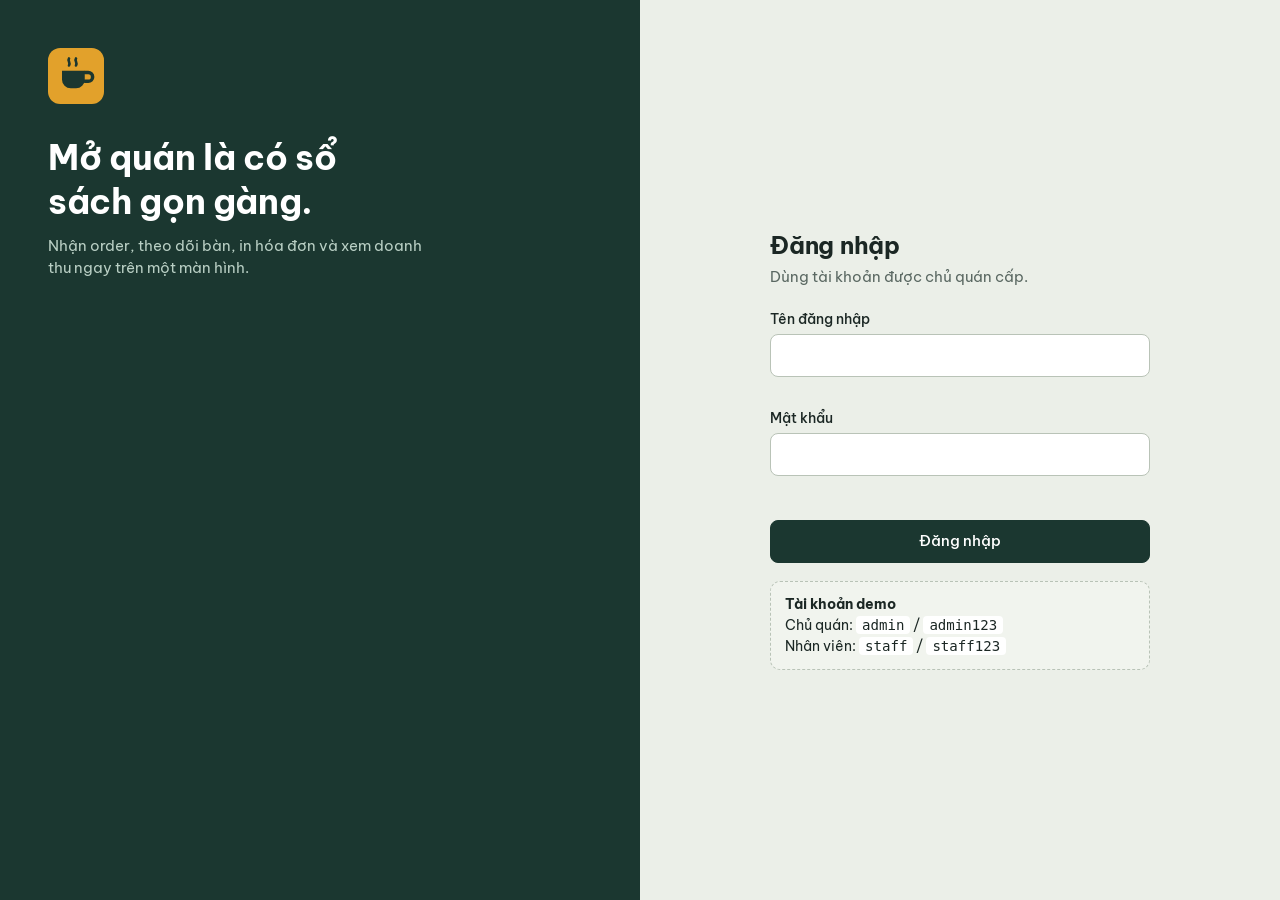
==== coffee-management/index.html @ 9cf49951 "Add files via upload" ====
<!DOCTYPE html>
<html lang="vi">
<head>
  <meta charset="UTF-8">
  <meta name="viewport" content="width=device-width, initial-scale=1">
  <title>Tổng quan – Góc Phố Coffee</title>
  <link rel="icon" href="images/logo.svg" type="image/svg+xml">
  <link rel="preconnect" href="https://fonts.googleapis.com">
  <link rel="preconnect" href="https://fonts.gstatic.com" crossorigin>
  <link href="https://fonts.googleapis.com/css2?family=Be+Vietnam+Pro:wght@400;500;600;700&display=swap" rel="stylesheet">
  <link rel="stylesheet" href="css/style.css">
</head>
<body data-base="" data-page="dashboard">
  <div class="app">
    <aside class="sidebar" id="sidebar"></aside>
    <div class="main">
      <header class="topbar">
        <button type="button" class="menu-btn" id="menuBtn" aria-label="Mở menu">☰</button>
        <h1>Tổng quan</h1>
        <div class="userbox" id="userBox"></div>
      </header>
      <main class="content">
        <div class="page-head">
          <p class="lead" id="today"></p>
          <a class="btn btn-accent" href="pages/orders.html">Tạo order mới</a>
        </div>

        <dl class="ledger">
          <div><dt>Doanh thu hôm nay</dt><dd id="stRevenue">0 đ</dd></div>
          <div><dt>Order hôm nay</dt><dd id="stOrders">0</dd></div>
          <div><dt>Bàn đang phục vụ</dt><dd id="stTables">0/0</dd></div>
          <div><dt>Bán chạy hôm nay</dt><dd class="small" id="stTop">–</dd></div>
        </dl>

        <div class="dash-grid">
          <div class="stack">
            <section class="panel">
              <h2>Tình trạng bàn</h2>
              <div class="mini-tables" id="miniTables"></div>
              <div class="legend"><span>Xanh: trống</span><span>Vàng: có khách</span><span>Xanh dương: đặt trước</span></div>
            </section>
            <section class="panel">
              <h2>Order đang mở</h2>
              <ul class="list" id="openOrders"></ul>
            </section>
          </div>
          <section class="panel">
            <h2>Hóa đơn gần đây</h2>
            <ul class="list" id="recentInvoices"></ul>
            <p style="margin-top:12px"><a href="pages/invoices.html">Xem tất cả hóa đơn</a></p>
          </section>
        </div>
      </main>
    </div>
  </div>
  <script src="js/common.js"></script>
  <script src="js/dashboard.js"></script>
</body>
</html>
---- coffee-management/css/style.css ----
/* ===== Góc Phố Coffee – giao diện quản lý ===== */
:root{
  --bg:#EBEFE8; --surface:#FBFCF9; --ink:#1B2724; --muted:#5A6862; --line:#D3DACF;
  --pine:#1B3730; --pine-2:#28493F; --pine-ink:#DCE8E1;
  --accent:#E2A12B; --accent-strong:#C98712; --accent-ink:#2E2000;
  --ok:#2D7A58; --ok-bg:#DDEEE4;
  --busy:#9A6208; --busy-bg:#FBEBC8;
  --resv:#3F6592; --resv-bg:#DCE7F4;
  --danger:#B2402F; --danger-bg:#F6DDD8;
  --font:'Be Vietnam Pro',system-ui,-apple-system,'Segoe UI',Roboto,sans-serif;
  --sidebar:236px;
}
*{box-sizing:border-box}
html{-webkit-text-size-adjust:100%}
body{margin:0;font-family:var(--font);font-size:15px;line-height:1.5;color:var(--ink);background:var(--bg)}
h1,h2,h3{margin:0;letter-spacing:-.01em;line-height:1.25}
h1{font-size:1.5rem} h2{font-size:1.125rem} h3{font-size:1rem}
p{margin:0}
a{color:inherit}
img,svg{max-width:100%}
button,input,select,textarea{font:inherit;color:inherit}
:focus-visible{outline:3px solid var(--accent);outline-offset:2px}
.sr-only{position:absolute;width:1px;height:1px;overflow:hidden;clip:rect(0 0 0 0);white-space:nowrap}
.muted{color:var(--muted)}
.right{text-align:right}
body[data-role="staff"] .owner-only{display:none!important}

/* ----- Khung trang ----- */
.app{display:grid;grid-template-columns:var(--sidebar) minmax(0,1fr);min-height:100vh}
.sidebar{background:var(--pine);color:var(--pine-ink);display:flex;flex-direction:column;padding:20px 14px;position:sticky;top:0;height:100vh}
.brand{display:flex;align-items:center;gap:10px;padding:4px 8px 22px;text-decoration:none}
.brand img{width:36px;height:36px}
.brand strong{display:block;color:#fff;font-size:1rem;line-height:1.2}
.brand span{font-size:.78rem;color:#9FB8AD}
.nav{display:flex;flex-direction:column;gap:2px}
.nav a{display:flex;align-items:center;gap:12px;padding:10px 12px;border-radius:8px;text-decoration:none;color:var(--pine-ink)}
.nav a:hover{background:var(--pine-2)}
.nav a[aria-current="page"]{background:var(--accent);color:var(--accent-ink);font-weight:600}
.nav svg,.sidebar .logout svg{width:20px;height:20px;fill:none;stroke:currentColor;stroke-width:1.8;stroke-linecap:round;stroke-linejoin:round;flex:none}
.sidebar .logout{margin-top:auto;background:none;border:0;display:flex;gap:12px;align-items:center;padding:10px 12px;border-radius:8px;color:#BCD0C6;cursor:pointer;text-align:left}
.sidebar .logout:hover{background:var(--pine-2);color:#fff}
.main{min-width:0}
.topbar{display:flex;align-items:center;gap:12px;padding:14px 28px;border-bottom:1px solid var(--line);background:var(--surface);position:sticky;top:0;z-index:5}
.topbar h1{flex:1;font-size:1.25rem}
.menu-btn{display:none;background:none;border:1px solid var(--line);border-radius:8px;width:40px;height:40px;cursor:pointer;font-size:1.2rem}
.userbox{display:flex;align-items:center;gap:10px;font-size:.9rem}
.userbox .avatar{width:34px;height:34px;border-radius:50%;background:var(--pine);color:#fff;display:grid;place-items:center;font-weight:600;font-size:.85rem}
.userbox small{display:block;color:var(--muted);line-height:1.2}
.content{padding:24px 28px 48px;max-width:1280px}
.page-head{display:flex;flex-wrap:wrap;align-items:center;gap:12px;margin-bottom:18px}
.page-head .lead{flex:1;min-width:220px;color:var(--muted)}
.toolbar{display:flex;flex-wrap:wrap;gap:10px;align-items:center;margin-bottom:14px}
.toolbar .grow{flex:1}

/* ----- Nút & form ----- */
.btn{display:inline-flex;align-items:center;justify-content:center;gap:8px;border:1px solid var(--line);background:var(--surface);padding:9px 16px;border-radius:8px;cursor:pointer;text-decoration:none;font-weight:500;min-height:40px}
.btn:hover{border-color:#9FAE9F}
.btn-primary{background:var(--pine);border-color:var(--pine);color:#fff}
.btn-primary:hover{background:var(--pine-2);border-color:var(--pine-2)}
.btn-accent{background:var(--accent);border-color:var(--accent);color:var(--accent-ink);font-weight:600}
.btn-accent:hover{background:var(--accent-strong);border-color:var(--accent-strong)}
.btn-danger{color:var(--danger);border-color:#E0B9B2}
.btn-danger:hover{background:var(--danger-bg);border-color:var(--danger)}
.btn-sm{padding:5px 10px;min-height:32px;font-size:.85rem;border-radius:6px}
.btn[disabled]{opacity:.5;cursor:not-allowed}
.field{display:flex;flex-direction:column;gap:4px;margin-bottom:14px}
.field label{font-weight:500;font-size:.9rem}
input[type=text],input[type=password],input[type=number],input[type=tel],input[type=date],select,textarea{width:100%;padding:9px 12px;border:1px solid #B9C3B7;border-radius:8px;background:#fff;min-height:40px}
textarea{resize:vertical;min-height:70px}
input[aria-invalid="true"],select[aria-invalid="true"]{border-color:var(--danger);background:#FFF8F6}
.err{color:var(--danger);font-size:.82rem;min-height:1em}
.search{max-width:280px}
.form-row{display:grid;grid-template-columns:1fr 1fr;gap:12px}

/* ----- Bảng & panel ----- */
.panel{background:var(--surface);border:1px solid var(--line);border-radius:14px;padding:18px 20px}
.panel > h2{margin-bottom:12px}
.table-wrap{overflow-x:auto;background:var(--surface);border:1px solid var(--line);border-radius:12px}
table.data{width:100%;border-collapse:collapse;min-width:560px}
table.data th{font-weight:600;text-align:left;font-size:.85rem;color:var(--muted);padding:11px 14px;border-bottom:1px solid var(--line);background:#F3F6F0}
table.data td{padding:11px 14px;border-bottom:1px solid #E5EAE1;vertical-align:middle}
table.data tr:last-child td{border-bottom:0}
table.data tbody tr:hover{background:#F6F9F3}
table.data th.right,table.data td.right{text-align:right}
.actions{display:flex;gap:6px;justify-content:flex-end}
.empty{padding:28px;text-align:center;color:var(--muted)}
.badge{display:inline-block;padding:2px 10px;border-radius:999px;font-size:.8rem;font-weight:500;background:#E6EBE3}
.badge.ok{background:var(--ok-bg);color:var(--ok)}
.badge.busy{background:var(--busy-bg);color:var(--busy)}
.badge.resv{background:var(--resv-bg);color:var(--resv)}
.badge.off{background:#ECE8E4;color:#6B5F57}
.chips{display:flex;flex-wrap:wrap;gap:8px}
.chip{border:1px solid var(--line);background:var(--surface);border-radius:999px;padding:6px 14px;cursor:pointer;font-size:.9rem}
.chip[aria-pressed="true"]{background:var(--pine);border-color:var(--pine);color:#fff}

/* ----- Dashboard ----- */
.ledger{display:grid;grid-template-columns:repeat(4,1fr);background:var(--surface);border:1px solid var(--line);border-radius:14px;margin:0 0 20px}
.ledger > div{padding:18px 22px;border-right:1px solid var(--line)}
.ledger > div:last-child{border-right:0}
.ledger dt{color:var(--muted);font-size:.88rem}
.ledger dd{margin:4px 0 0;font-size:1.6rem;font-weight:700;letter-spacing:-.02em}
.ledger dd.small{font-size:1.1rem;padding-top:6px}
.dash-grid{display:grid;grid-template-columns:minmax(0,1.1fr) minmax(0,1fr);gap:20px}
.stack{display:flex;flex-direction:column;gap:20px}
.mini-tables{display:grid;grid-template-columns:repeat(auto-fill,minmax(74px,1fr));gap:8px}
.mini-tables div{border-radius:8px;padding:8px 6px;text-align:center;font-weight:600;font-size:.9rem}
.mini-tables .free{background:var(--ok-bg);color:var(--ok)}
.mini-tables .busy{background:var(--busy-bg);color:var(--busy)}
.mini-tables .reserved{background:var(--resv-bg);color:var(--resv)}
.legend{display:flex;gap:16px;margin-top:12px;font-size:.85rem;color:var(--muted);flex-wrap:wrap}
.list{list-style:none;margin:0;padding:0}
.list li{display:flex;justify-content:space-between;gap:12px;padding:10px 0;border-bottom:1px solid #E5EAE1}
.list li:last-child{border-bottom:0}

/* ----- Sơ đồ bàn ----- */
.floor{display:grid;grid-template-columns:repeat(auto-fill,minmax(190px,1fr));gap:16px}
.tile{background:var(--surface);border:2px solid var(--line);border-radius:16px;padding:16px;display:flex;flex-direction:column;gap:10px}
.tile.free{border-color:#A9D3BC}
.tile.busy{border-color:#E7C27A;background:#FFFBF1}
.tile.reserved{border-color:#A9C2E0}
.tile header{display:flex;justify-content:space-between;align-items:baseline}
.tile h3{font-size:1.4rem}
.seats{display:flex;gap:5px;flex-wrap:wrap}
.seats i{width:11px;height:11px;border-radius:50%;background:#B9C3B7;display:block}
.tile.busy .seats i{background:var(--accent)}
.tile.free .seats i{background:#7DBB9A}
.tile.reserved .seats i{background:#7FA0CB}
.tile .sum{font-weight:600;min-height:1.5em}
.tile select{min-height:36px;padding:5px 8px}

/* ----- Order ----- */
.order-layout{display:grid;grid-template-columns:minmax(0,1.25fr) minmax(320px,1fr);gap:20px;align-items:start}
.menu-pick{display:grid;grid-template-columns:repeat(auto-fill,minmax(170px,1fr));gap:10px;margin-top:14px}
.pick{display:flex;flex-direction:column;gap:2px;text-align:left;padding:12px;border:1px solid var(--line);border-radius:10px;background:#fff;cursor:pointer}
.pick:hover{border-color:var(--pine)}
.pick[disabled]{opacity:.45;cursor:not-allowed}
.pick b{font-weight:600}
.pick span{color:var(--muted);font-size:.88rem}
.cart-line{display:grid;grid-template-columns:1fr auto auto;gap:10px;align-items:center;padding:9px 0;border-bottom:1px solid #E5EAE1}
.qty{display:flex;align-items:center;gap:4px}
.qty button{width:30px;height:30px;border-radius:6px;border:1px solid var(--line);background:#fff;cursor:pointer;font-size:1rem}
.qty output{min-width:26px;text-align:center;font-weight:600}
.total-row{display:flex;justify-content:space-between;font-size:1.2rem;font-weight:700;padding:14px 0 6px}
.cart-actions{display:grid;grid-template-columns:1fr 1fr;gap:10px;margin-top:10px}
.cart-actions .full{grid-column:1/-1}
.open-orders{display:flex;flex-direction:column;gap:8px}
.open-orders button{display:flex;justify-content:space-between;gap:10px;padding:10px 12px;border:1px solid var(--line);border-radius:10px;background:#fff;cursor:pointer;text-align:left}
.open-orders button[aria-pressed="true"]{border-color:var(--pine);background:#EEF4EF}

/* ----- Doanh thu ----- */
.chart{width:100%;height:auto;display:block}
.chart text{font-family:var(--font);font-size:11px;fill:var(--muted)}
.chart .bar{fill:var(--pine)}
.chart .bar.top{fill:var(--accent)}
.chart .gridline{stroke:#E1E7DD;stroke-width:1}
.two-col{display:grid;grid-template-columns:1fr 1fr;gap:20px;margin-top:20px}

/* ----- Hộp thoại, toast ----- */
dialog{border:0;border-radius:16px;padding:0;width:min(520px,92vw);box-shadow:0 20px 60px rgba(10,25,20,.35)}
dialog::backdrop{background:rgba(15,30,25,.5)}
dialog form,dialog .dlg-body{padding:22px}
dialog h2{margin-bottom:16px}
.dlg-actions{display:flex;justify-content:flex-end;gap:10px;margin-top:8px}
.toast-wrap{position:fixed;right:20px;bottom:20px;display:flex;flex-direction:column;gap:8px;z-index:50}
.toast{background:var(--pine);color:#fff;padding:12px 16px;border-radius:10px;max-width:340px;animation:pop .2s ease-out}
.toast.error{background:var(--danger)}
@keyframes pop{from{transform:translateY(8px);opacity:0}to{transform:none;opacity:1}}
.switch{position:relative;width:42px;height:24px;display:inline-block}
.switch input{opacity:0;width:100%;height:100%;position:absolute;margin:0;cursor:pointer;z-index:1}
.switch span{position:absolute;inset:0;background:#B9C3B7;border-radius:999px;transition:background .15s;pointer-events:none}
.switch span::after{content:"";position:absolute;left:3px;top:3px;width:18px;height:18px;border-radius:50%;background:#fff;transition:transform .15s}
.switch input:checked + span{background:var(--ok)}
.switch input:checked + span::after{transform:translateX(18px)}
.switch input:focus-visible + span{outline:3px solid var(--accent);outline-offset:2px}
.invoice-lines{width:100%;border-collapse:collapse;margin:12px 0}
.invoice-lines td,.invoice-lines th{padding:6px 0;text-align:left;border-bottom:1px dashed #C8D0C4}
.invoice-lines td:last-child,.invoice-lines th:last-child{text-align:right}

/* ----- Đăng nhập ----- */
.login{display:grid;grid-template-columns:1fr 1fr;min-height:100vh}
.login-side{background:var(--pine);color:var(--pine-ink);padding:48px;display:flex;flex-direction:column;justify-content:space-between}
.login-side img{width:56px;height:56px}
.login-side h1{color:#fff;font-size:2.2rem;margin:24px 0 12px;max-width:14ch}
.login-side p{max-width:38ch;color:#B9CFC4}
.login-form{display:grid;place-items:center;padding:32px}
.login-form form{width:min(380px,100%)}
.login-form h2{font-size:1.5rem;margin-bottom:6px}
.demo-box{margin-top:18px;padding:12px 14px;border-radius:10px;background:#F1F4EE;border:1px dashed #B9C3B7;font-size:.88rem}
.demo-box code{background:#fff;padding:1px 6px;border-radius:4px}

/* ----- Responsive ----- */
@media (max-width:1000px){
  .ledger{grid-template-columns:1fr 1fr}
  .ledger > div:nth-child(2){border-right:0}
  .ledger > div:nth-child(-n+2){border-bottom:1px solid var(--line)}
  .dash-grid,.order-layout,.two-col{grid-template-columns:1fr}
}
@media (max-width:860px){
  .app{grid-template-columns:1fr}
  .sidebar{position:fixed;inset:0 auto 0 0;width:260px;z-index:20;transform:translateX(-100%);transition:transform .2s}
  .sidebar.open{transform:none}
  .menu-btn{display:block}
  .topbar,.content{padding-left:16px;padding-right:16px}
  .userbox div:last-child{display:none}
  .login{grid-template-columns:1fr}
  .login-side{padding:28px}
  .login-side h1{font-size:1.6rem}
}
@media (max-width:520px){
  .form-row{grid-template-columns:1fr}
  .ledger dd{font-size:1.3rem}
}
@media (prefers-reduced-motion:reduce){
  *{animation:none!important;transition:none!important}
}
@media print{
  body *{visibility:hidden}
  #invDialog,#invDialog *{visibility:visible}
  #invDialog{position:absolute;inset:0;width:100%;box-shadow:none}
  #invDialog .dlg-actions{display:none}
}
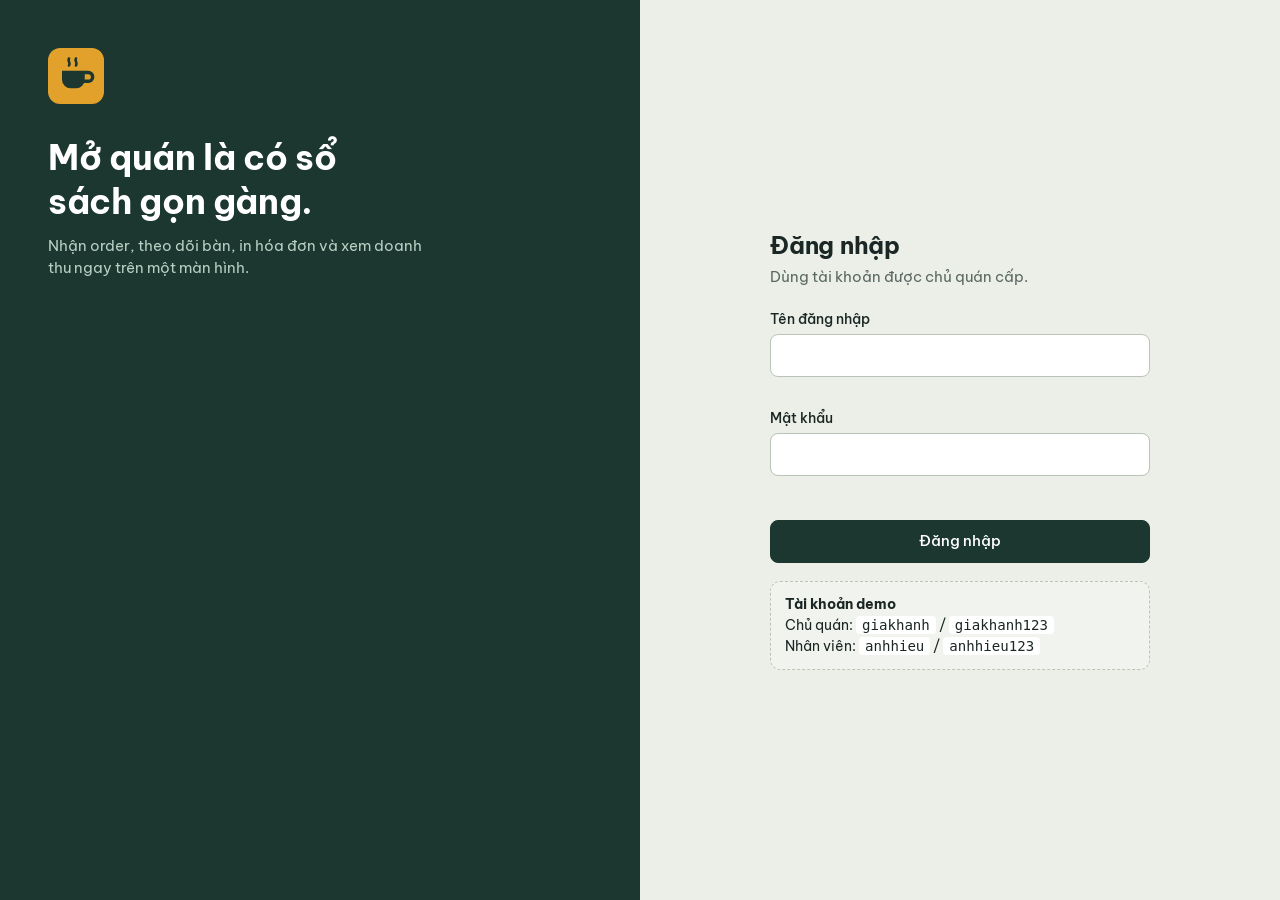
==== commit 2b8a0132: "hieu sua index.html" ====
--- a/coffee-management/index.html
+++ b/coffee-management/index.html
@@ -3,7 +3,7 @@
 <head>
   <meta charset="UTF-8">
   <meta name="viewport" content="width=device-width, initial-scale=1">
-  <title>Tổng quan – Góc Phố Coffee</title>
+  <title>Góc Phố Coffee</title>
   <link rel="icon" href="images/logo.svg" type="image/svg+xml">
   <link rel="preconnect" href="https://fonts.googleapis.com">
   <link rel="preconnect" href="https://fonts.gstatic.com" crossorigin>
@@ -15,6 +15,7 @@
     <aside class="sidebar" id="sidebar"></aside>
     <div class="main">
       <header class="topbar">
+        <dis class="topbar-left">
         <button type="button" class="menu-btn" id="menuBtn" aria-label="Mở menu">☰</button>
         <h1>Tổng quan</h1>
         <div class="userbox" id="userBox"></div>
--- a/coffee-management/css/style.css
+++ b/coffee-management/css/style.css
@@ -1,221 +1,1276 @@
 /* ===== Góc Phố Coffee – giao diện quản lý ===== */
-:root{
-  --bg:#EBEFE8; --surface:#FBFCF9; --ink:#1B2724; --muted:#5A6862; --line:#D3DACF;
-  --pine:#1B3730; --pine-2:#28493F; --pine-ink:#DCE8E1;
-  --accent:#E2A12B; --accent-strong:#C98712; --accent-ink:#2E2000;
-  --ok:#2D7A58; --ok-bg:#DDEEE4;
-  --busy:#9A6208; --busy-bg:#FBEBC8;
-  --resv:#3F6592; --resv-bg:#DCE7F4;
-  --danger:#B2402F; --danger-bg:#F6DDD8;
-  --font:'Be Vietnam Pro',system-ui,-apple-system,'Segoe UI',Roboto,sans-serif;
-  --sidebar:236px;
-}
-*{box-sizing:border-box}
-html{-webkit-text-size-adjust:100%}
-body{margin:0;font-family:var(--font);font-size:15px;line-height:1.5;color:var(--ink);background:var(--bg)}
-h1,h2,h3{margin:0;letter-spacing:-.01em;line-height:1.25}
-h1{font-size:1.5rem} h2{font-size:1.125rem} h3{font-size:1rem}
-p{margin:0}
-a{color:inherit}
-img,svg{max-width:100%}
-button,input,select,textarea{font:inherit;color:inherit}
-:focus-visible{outline:3px solid var(--accent);outline-offset:2px}
-.sr-only{position:absolute;width:1px;height:1px;overflow:hidden;clip:rect(0 0 0 0);white-space:nowrap}
-.muted{color:var(--muted)}
-.right{text-align:right}
-body[data-role="staff"] .owner-only{display:none!important}
-
-/* ----- Khung trang ----- */
-.app{display:grid;grid-template-columns:var(--sidebar) minmax(0,1fr);min-height:100vh}
-.sidebar{background:var(--pine);color:var(--pine-ink);display:flex;flex-direction:column;padding:20px 14px;position:sticky;top:0;height:100vh}
-.brand{display:flex;align-items:center;gap:10px;padding:4px 8px 22px;text-decoration:none}
-.brand img{width:36px;height:36px}
-.brand strong{display:block;color:#fff;font-size:1rem;line-height:1.2}
-.brand span{font-size:.78rem;color:#9FB8AD}
-.nav{display:flex;flex-direction:column;gap:2px}
-.nav a{display:flex;align-items:center;gap:12px;padding:10px 12px;border-radius:8px;text-decoration:none;color:var(--pine-ink)}
-.nav a:hover{background:var(--pine-2)}
-.nav a[aria-current="page"]{background:var(--accent);color:var(--accent-ink);font-weight:600}
-.nav svg,.sidebar .logout svg{width:20px;height:20px;fill:none;stroke:currentColor;stroke-width:1.8;stroke-linecap:round;stroke-linejoin:round;flex:none}
-.sidebar .logout{margin-top:auto;background:none;border:0;display:flex;gap:12px;align-items:center;padding:10px 12px;border-radius:8px;color:#BCD0C6;cursor:pointer;text-align:left}
-.sidebar .logout:hover{background:var(--pine-2);color:#fff}
-.main{min-width:0}
-.topbar{display:flex;align-items:center;gap:12px;padding:14px 28px;border-bottom:1px solid var(--line);background:var(--surface);position:sticky;top:0;z-index:5}
-.topbar h1{flex:1;font-size:1.25rem}
-.menu-btn{display:none;background:none;border:1px solid var(--line);border-radius:8px;width:40px;height:40px;cursor:pointer;font-size:1.2rem}
-.userbox{display:flex;align-items:center;gap:10px;font-size:.9rem}
-.userbox .avatar{width:34px;height:34px;border-radius:50%;background:var(--pine);color:#fff;display:grid;place-items:center;font-weight:600;font-size:.85rem}
-.userbox small{display:block;color:var(--muted);line-height:1.2}
-.content{padding:24px 28px 48px;max-width:1280px}
-.page-head{display:flex;flex-wrap:wrap;align-items:center;gap:12px;margin-bottom:18px}
-.page-head .lead{flex:1;min-width:220px;color:var(--muted)}
-.toolbar{display:flex;flex-wrap:wrap;gap:10px;align-items:center;margin-bottom:14px}
-.toolbar .grow{flex:1}
-
-/* ----- Nút & form ----- */
-.btn{display:inline-flex;align-items:center;justify-content:center;gap:8px;border:1px solid var(--line);background:var(--surface);padding:9px 16px;border-radius:8px;cursor:pointer;text-decoration:none;font-weight:500;min-height:40px}
-.btn:hover{border-color:#9FAE9F}
-.btn-primary{background:var(--pine);border-color:var(--pine);color:#fff}
-.btn-primary:hover{background:var(--pine-2);border-color:var(--pine-2)}
-.btn-accent{background:var(--accent);border-color:var(--accent);color:var(--accent-ink);font-weight:600}
-.btn-accent:hover{background:var(--accent-strong);border-color:var(--accent-strong)}
-.btn-danger{color:var(--danger);border-color:#E0B9B2}
-.btn-danger:hover{background:var(--danger-bg);border-color:var(--danger)}
-.btn-sm{padding:5px 10px;min-height:32px;font-size:.85rem;border-radius:6px}
-.btn[disabled]{opacity:.5;cursor:not-allowed}
-.field{display:flex;flex-direction:column;gap:4px;margin-bottom:14px}
-.field label{font-weight:500;font-size:.9rem}
-input[type=text],input[type=password],input[type=number],input[type=tel],input[type=date],select,textarea{width:100%;padding:9px 12px;border:1px solid #B9C3B7;border-radius:8px;background:#fff;min-height:40px}
-textarea{resize:vertical;min-height:70px}
-input[aria-invalid="true"],select[aria-invalid="true"]{border-color:var(--danger);background:#FFF8F6}
-.err{color:var(--danger);font-size:.82rem;min-height:1em}
-.search{max-width:280px}
-.form-row{display:grid;grid-template-columns:1fr 1fr;gap:12px}
-
-/* ----- Bảng & panel ----- */
-.panel{background:var(--surface);border:1px solid var(--line);border-radius:14px;padding:18px 20px}
-.panel > h2{margin-bottom:12px}
-.table-wrap{overflow-x:auto;background:var(--surface);border:1px solid var(--line);border-radius:12px}
-table.data{width:100%;border-collapse:collapse;min-width:560px}
-table.data th{font-weight:600;text-align:left;font-size:.85rem;color:var(--muted);padding:11px 14px;border-bottom:1px solid var(--line);background:#F3F6F0}
-table.data td{padding:11px 14px;border-bottom:1px solid #E5EAE1;vertical-align:middle}
-table.data tr:last-child td{border-bottom:0}
-table.data tbody tr:hover{background:#F6F9F3}
-table.data th.right,table.data td.right{text-align:right}
-.actions{display:flex;gap:6px;justify-content:flex-end}
-.empty{padding:28px;text-align:center;color:var(--muted)}
-.badge{display:inline-block;padding:2px 10px;border-radius:999px;font-size:.8rem;font-weight:500;background:#E6EBE3}
-.badge.ok{background:var(--ok-bg);color:var(--ok)}
-.badge.busy{background:var(--busy-bg);color:var(--busy)}
-.badge.resv{background:var(--resv-bg);color:var(--resv)}
-.badge.off{background:#ECE8E4;color:#6B5F57}
-.chips{display:flex;flex-wrap:wrap;gap:8px}
-.chip{border:1px solid var(--line);background:var(--surface);border-radius:999px;padding:6px 14px;cursor:pointer;font-size:.9rem}
-.chip[aria-pressed="true"]{background:var(--pine);border-color:var(--pine);color:#fff}
-
-/* ----- Dashboard ----- */
-.ledger{display:grid;grid-template-columns:repeat(4,1fr);background:var(--surface);border:1px solid var(--line);border-radius:14px;margin:0 0 20px}
-.ledger > div{padding:18px 22px;border-right:1px solid var(--line)}
-.ledger > div:last-child{border-right:0}
-.ledger dt{color:var(--muted);font-size:.88rem}
-.ledger dd{margin:4px 0 0;font-size:1.6rem;font-weight:700;letter-spacing:-.02em}
-.ledger dd.small{font-size:1.1rem;padding-top:6px}
-.dash-grid{display:grid;grid-template-columns:minmax(0,1.1fr) minmax(0,1fr);gap:20px}
-.stack{display:flex;flex-direction:column;gap:20px}
-.mini-tables{display:grid;grid-template-columns:repeat(auto-fill,minmax(74px,1fr));gap:8px}
-.mini-tables div{border-radius:8px;padding:8px 6px;text-align:center;font-weight:600;font-size:.9rem}
-.mini-tables .free{background:var(--ok-bg);color:var(--ok)}
-.mini-tables .busy{background:var(--busy-bg);color:var(--busy)}
-.mini-tables .reserved{background:var(--resv-bg);color:var(--resv)}
-.legend{display:flex;gap:16px;margin-top:12px;font-size:.85rem;color:var(--muted);flex-wrap:wrap}
-.list{list-style:none;margin:0;padding:0}
-.list li{display:flex;justify-content:space-between;gap:12px;padding:10px 0;border-bottom:1px solid #E5EAE1}
-.list li:last-child{border-bottom:0}
-
-/* ----- Sơ đồ bàn ----- */
-.floor{display:grid;grid-template-columns:repeat(auto-fill,minmax(190px,1fr));gap:16px}
-.tile{background:var(--surface);border:2px solid var(--line);border-radius:16px;padding:16px;display:flex;flex-direction:column;gap:10px}
-.tile.free{border-color:#A9D3BC}
-.tile.busy{border-color:#E7C27A;background:#FFFBF1}
-.tile.reserved{border-color:#A9C2E0}
-.tile header{display:flex;justify-content:space-between;align-items:baseline}
-.tile h3{font-size:1.4rem}
-.seats{display:flex;gap:5px;flex-wrap:wrap}
-.seats i{width:11px;height:11px;border-radius:50%;background:#B9C3B7;display:block}
-.tile.busy .seats i{background:var(--accent)}
-.tile.free .seats i{background:#7DBB9A}
-.tile.reserved .seats i{background:#7FA0CB}
-.tile .sum{font-weight:600;min-height:1.5em}
-.tile select{min-height:36px;padding:5px 8px}
-
-/* ----- Order ----- */
-.order-layout{display:grid;grid-template-columns:minmax(0,1.25fr) minmax(320px,1fr);gap:20px;align-items:start}
-.menu-pick{display:grid;grid-template-columns:repeat(auto-fill,minmax(170px,1fr));gap:10px;margin-top:14px}
-.pick{display:flex;flex-direction:column;gap:2px;text-align:left;padding:12px;border:1px solid var(--line);border-radius:10px;background:#fff;cursor:pointer}
-.pick:hover{border-color:var(--pine)}
-.pick[disabled]{opacity:.45;cursor:not-allowed}
-.pick b{font-weight:600}
-.pick span{color:var(--muted);font-size:.88rem}
-.cart-line{display:grid;grid-template-columns:1fr auto auto;gap:10px;align-items:center;padding:9px 0;border-bottom:1px solid #E5EAE1}
-.qty{display:flex;align-items:center;gap:4px}
-.qty button{width:30px;height:30px;border-radius:6px;border:1px solid var(--line);background:#fff;cursor:pointer;font-size:1rem}
-.qty output{min-width:26px;text-align:center;font-weight:600}
-.total-row{display:flex;justify-content:space-between;font-size:1.2rem;font-weight:700;padding:14px 0 6px}
-.cart-actions{display:grid;grid-template-columns:1fr 1fr;gap:10px;margin-top:10px}
-.cart-actions .full{grid-column:1/-1}
-.open-orders{display:flex;flex-direction:column;gap:8px}
-.open-orders button{display:flex;justify-content:space-between;gap:10px;padding:10px 12px;border:1px solid var(--line);border-radius:10px;background:#fff;cursor:pointer;text-align:left}
-.open-orders button[aria-pressed="true"]{border-color:var(--pine);background:#EEF4EF}
-
-/* ----- Doanh thu ----- */
-.chart{width:100%;height:auto;display:block}
-.chart text{font-family:var(--font);font-size:11px;fill:var(--muted)}
-.chart .bar{fill:var(--pine)}
-.chart .bar.top{fill:var(--accent)}
-.chart .gridline{stroke:#E1E7DD;stroke-width:1}
-.two-col{display:grid;grid-template-columns:1fr 1fr;gap:20px;margin-top:20px}
-
-/* ----- Hộp thoại, toast ----- */
-dialog{border:0;border-radius:16px;padding:0;width:min(520px,92vw);box-shadow:0 20px 60px rgba(10,25,20,.35)}
-dialog::backdrop{background:rgba(15,30,25,.5)}
-dialog form,dialog .dlg-body{padding:22px}
-dialog h2{margin-bottom:16px}
-.dlg-actions{display:flex;justify-content:flex-end;gap:10px;margin-top:8px}
-.toast-wrap{position:fixed;right:20px;bottom:20px;display:flex;flex-direction:column;gap:8px;z-index:50}
-.toast{background:var(--pine);color:#fff;padding:12px 16px;border-radius:10px;max-width:340px;animation:pop .2s ease-out}
-.toast.error{background:var(--danger)}
-@keyframes pop{from{transform:translateY(8px);opacity:0}to{transform:none;opacity:1}}
-.switch{position:relative;width:42px;height:24px;display:inline-block}
-.switch input{opacity:0;width:100%;height:100%;position:absolute;margin:0;cursor:pointer;z-index:1}
-.switch span{position:absolute;inset:0;background:#B9C3B7;border-radius:999px;transition:background .15s;pointer-events:none}
-.switch span::after{content:"";position:absolute;left:3px;top:3px;width:18px;height:18px;border-radius:50%;background:#fff;transition:transform .15s}
-.switch input:checked + span{background:var(--ok)}
-.switch input:checked + span::after{transform:translateX(18px)}
-.switch input:focus-visible + span{outline:3px solid var(--accent);outline-offset:2px}
-.invoice-lines{width:100%;border-collapse:collapse;margin:12px 0}
-.invoice-lines td,.invoice-lines th{padding:6px 0;text-align:left;border-bottom:1px dashed #C8D0C4}
-.invoice-lines td:last-child,.invoice-lines th:last-child{text-align:right}
-
-/* ----- Đăng nhập ----- */
-.login{display:grid;grid-template-columns:1fr 1fr;min-height:100vh}
-.login-side{background:var(--pine);color:var(--pine-ink);padding:48px;display:flex;flex-direction:column;justify-content:space-between}
-.login-side img{width:56px;height:56px}
-.login-side h1{color:#fff;font-size:2.2rem;margin:24px 0 12px;max-width:14ch}
-.login-side p{max-width:38ch;color:#B9CFC4}
-.login-form{display:grid;place-items:center;padding:32px}
-.login-form form{width:min(380px,100%)}
-.login-form h2{font-size:1.5rem;margin-bottom:6px}
-.demo-box{margin-top:18px;padding:12px 14px;border-radius:10px;background:#F1F4EE;border:1px dashed #B9C3B7;font-size:.88rem}
-.demo-box code{background:#fff;padding:1px 6px;border-radius:4px}
-
-/* ----- Responsive ----- */
-@media (max-width:1000px){
-  .ledger{grid-template-columns:1fr 1fr}
-  .ledger > div:nth-child(2){border-right:0}
-  .ledger > div:nth-child(-n+2){border-bottom:1px solid var(--line)}
-  .dash-grid,.order-layout,.two-col{grid-template-columns:1fr}
-}
-@media (max-width:860px){
-  .app{grid-template-columns:1fr}
-  .sidebar{position:fixed;inset:0 auto 0 0;width:260px;z-index:20;transform:translateX(-100%);transition:transform .2s}
-  .sidebar.open{transform:none}
-  .menu-btn{display:block}
-  .topbar,.content{padding-left:16px;padding-right:16px}
-  .userbox div:last-child{display:none}
-  .login{grid-template-columns:1fr}
-  .login-side{padding:28px}
-  .login-side h1{font-size:1.6rem}
-}
-@media (max-width:520px){
-  .form-row{grid-template-columns:1fr}
-  .ledger dd{font-size:1.3rem}
-}
-@media (prefers-reduced-motion:reduce){
-  *{animation:none!important;transition:none!important}
-}
-@media print{
-  body *{visibility:hidden}
-  #invDialog,#invDialog *{visibility:visible}
-  #invDialog{position:absolute;inset:0;width:100%;box-shadow:none}
-  #invDialog .dlg-actions{display:none}
-}
+ 
+ 
+/* =========================================================
+   1. BIẾN MÀU, FONT, KÍCH THƯỚC DÙNG CHUNG
+   (đổi màu ở đây thì cả trang đổi theo)
+   ========================================================= */
+:root {
+  /* Màu nền, chữ, đường viền */
+  --bg: #EBEFE8;
+  --surface: #FBFCF9;
+  --ink: #1B2724;
+  --muted: #5A6862;
+  --line: #D3DACF;
+ 
+  /* Màu xanh thông (thanh bên) */
+  --pine: #1B3730;
+  --pine-2: #28493F;
+  --pine-ink: #DCE8E1;
+ 
+  /* Màu vàng nhấn */
+  --accent: #E2A12B;
+  --accent-strong: #C98712;
+  --accent-ink: #2E2000;
+ 
+  /* Trạng thái: ok / có khách / đặt trước / lỗi */
+  --ok: #2D7A58;
+  --ok-bg: #DDEEE4;
+  --busy: #9A6208;
+  --busy-bg: #FBEBC8;
+  --resv: #3F6592;
+  --resv-bg: #DCE7F4;
+  --danger: #B2402F;
+  --danger-bg: #F6DDD8;
+ 
+  /* Font chữ */
+  --font: 'Be Vietnam Pro', system-ui, -apple-system, 'Segoe UI', Roboto, sans-serif;
+ 
+  /* Chiều rộng thanh bên */
+  --sidebar: 236px;
+}
+ 
+ 
+/* =========================================================
+   2. THIẾT LẬP CƠ BẢN CHO TOÀN TRANG
+   ========================================================= */
+* {
+  box-sizing: border-box;
+}
+ 
+html {
+  -webkit-text-size-adjust: 100%;
+}
+ 
+body {
+  margin: 0;
+  font-family: var(--font);
+  font-size: 15px;
+  line-height: 1.5;
+  color: var(--ink);
+  background: var(--bg);
+}
+ 
+h1,
+h2,
+h3 {
+  margin: 0;
+  letter-spacing: -.01em;
+  line-height: 1.25;
+}
+ 
+h1 {
+  font-size: 1.5rem;
+}
+ 
+h2 {
+  font-size: 1.125rem;
+}
+ 
+h3 {
+  font-size: 1rem;
+}
+ 
+p {
+  margin: 0;
+}
+ 
+a {
+  color: inherit;
+}
+ 
+img,
+svg {
+  max-width: 100%;
+}
+ 
+button,
+input,
+select,
+textarea {
+  font: inherit;
+  color: inherit;
+}
+ 
+:focus-visible {
+  outline: 3px solid var(--accent);
+  outline-offset: 2px;
+}
+ 
+/* Chữ chỉ dành cho trình đọc màn hình (ẩn khỏi mắt người) */
+.sr-only {
+  position: absolute;
+  width: 1px;
+  height: 1px;
+  overflow: hidden;
+  clip: rect(0 0 0 0);
+  white-space: nowrap;
+}
+ 
+.muted {
+  color: var(--muted);
+}
+ 
+.right {
+  text-align: right;
+}
+ 
+/* Nhân viên không nhìn thấy các mục chỉ dành cho chủ quán */
+body[data-role="staff"] .owner-only {
+  display: none !important;
+}
+ 
+ 
+/* =========================================================
+   3. KHUNG TRANG (thanh bên + phần nội dung)
+   ========================================================= */
+.app {
+  display: grid;
+  grid-template-columns: var(--sidebar) minmax(0, 1fr);
+  min-height: 100vh;
+}
+ 
+/* ----- Thanh bên trái ----- */
+.sidebar {
+  background: var(--pine);
+  color: var(--pine-ink);
+  display: flex;
+  flex-direction: column;
+  padding: 20px 14px;
+  position: sticky;
+  top: 0;
+  height: 100vh;
+}
+ 
+.brand {
+  display: flex;
+  align-items: center;
+  gap: 10px;
+  padding: 4px 8px 22px;
+  text-decoration: none;
+}
+ 
+.brand img {
+  width: 36px;
+  height: 36px;
+}
+ 
+.brand strong {
+  display: block;
+  color: #fff;
+  font-size: 1rem;
+  line-height: 1.2;
+}
+ 
+.brand span {
+  font-size: .78rem;
+  color: #9FB8AD;
+}
+ 
+.nav {
+  display: flex;
+  flex-direction: column;
+  gap: 2px;
+}
+ 
+.nav a {
+  display: flex;
+  align-items: center;
+  gap: 12px;
+  padding: 10px 12px;
+  border-radius: 8px;
+  text-decoration: none;
+  color: var(--pine-ink);
+}
+ 
+.nav a:hover {
+  background: var(--pine-2);
+}
+ 
+/* Mục menu của trang đang mở */
+.nav a[aria-current="page"] {
+  background: var(--accent);
+  color: var(--accent-ink);
+  font-weight: 600;
+}
+ 
+/* Biểu tượng (icon) trong menu và nút đăng xuất */
+.nav svg,
+.sidebar .logout svg {
+  width: 20px;
+  height: 20px;
+  fill: none;
+  stroke: currentColor;
+  stroke-width: 1.8;
+  stroke-linecap: round;
+  stroke-linejoin: round;
+  flex: none;
+}
+ 
+.sidebar .logout {
+  margin-top: auto;
+  background: none;
+  border: 0;
+  display: flex;
+  gap: 12px;
+  align-items: center;
+  padding: 10px 12px;
+  border-radius: 8px;
+  color: #BCD0C6;
+  cursor: pointer;
+  text-align: left;
+}
+ 
+.sidebar .logout:hover {
+  background: var(--pine-2);
+  color: #fff;
+}
+ 
+/* ----- Phần nội dung bên phải ----- */
+.main {
+  min-width: 0;
+}
+ 
+/* Thanh trên cùng */
+.topbar {
+  display: flex;
+  align-items: center;
+  gap: 12px;
+  padding: 14px 28px;
+  border-bottom: 1px solid var(--line);
+  background: var(--surface);
+  position: sticky;
+  top: 0;
+  z-index: 5;
+}
+ 
+.topbar h1 {
+  flex: 1;
+  font-size: 1.25rem;
+}
+ 
+/* Nút ☰ (chỉ hiện trên màn hình nhỏ) */
+.menu-btn {
+  display: none;
+  background: none;
+  border: 1px solid var(--line);
+  border-radius: 8px;
+  width: 40px;
+  height: 40px;
+  cursor: pointer;
+  font-size: 1.2rem;
+}
+ 
+/* Khu vực tên người dùng */
+.userbox {
+  display: flex;
+  align-items: center;
+  gap: 10px;
+  font-size: .9rem;
+}
+ 
+.userbox .avatar {
+  width: 34px;
+  height: 34px;
+  border-radius: 50%;
+  background: var(--pine);
+  color: #fff;
+  display: grid;
+  place-items: center;
+  font-weight: 600;
+  font-size: .85rem;
+}
+ 
+.userbox small {
+  display: block;
+  color: var(--muted);
+  line-height: 1.2;
+}
+ 
+.content {
+  padding: 24px 28px 48px;
+  max-width: 1280px;
+}
+ 
+/* Dòng đầu mỗi trang (lời chào + nút) */
+.page-head {
+  display: flex;
+  flex-wrap: wrap;
+  align-items: center;
+  gap: 12px;
+  margin-bottom: 18px;
+}
+ 
+.page-head .lead {
+  flex: 1;
+  min-width: 220px;
+  color: var(--muted);
+}
+ 
+/* Thanh công cụ (tìm kiếm, lọc...) */
+.toolbar {
+  display: flex;
+  flex-wrap: wrap;
+  gap: 10px;
+  align-items: center;
+  margin-bottom: 14px;
+}
+ 
+.toolbar .grow {
+  flex: 1;
+}
+ 
+ 
+/* =========================================================
+   4. NÚT BẤM VÀ Ô NHẬP LIỆU
+   ========================================================= */
+.btn {
+  display: inline-flex;
+  align-items: center;
+  justify-content: center;
+  gap: 8px;
+  border: 1px solid var(--line);
+  background: var(--surface);
+  padding: 9px 16px;
+  border-radius: 8px;
+  cursor: pointer;
+  text-decoration: none;
+  font-weight: 500;
+  min-height: 40px;
+}
+ 
+.btn:hover {
+  border-color: #9FAE9F;
+}
+ 
+/* Nút chính (xanh thông) */
+.btn-primary {
+  background: var(--pine);
+  border-color: var(--pine);
+  color: #fff;
+}
+ 
+.btn-primary:hover {
+  background: var(--pine-2);
+  border-color: var(--pine-2);
+}
+ 
+/* Nút nhấn mạnh (vàng) */
+.btn-accent {
+  background: var(--accent);
+  border-color: var(--accent);
+  color: var(--accent-ink);
+  font-weight: 600;
+}
+ 
+.btn-accent:hover {
+  background: var(--accent-strong);
+  border-color: var(--accent-strong);
+}
+ 
+/* Nút nguy hiểm (xóa...) */
+.btn-danger {
+  color: var(--danger);
+  border-color: #E0B9B2;
+}
+ 
+.btn-danger:hover {
+  background: var(--danger-bg);
+  border-color: var(--danger);
+}
+ 
+/* Nút nhỏ */
+.btn-sm {
+  padding: 5px 10px;
+  min-height: 32px;
+  font-size: .85rem;
+  border-radius: 6px;
+}
+ 
+/* Nút bị vô hiệu hóa */
+.btn[disabled] {
+  opacity: .5;
+  cursor: not-allowed;
+}
+ 
+/* Mỗi ô nhập = nhãn + ô nhập + dòng lỗi */
+.field {
+  display: flex;
+  flex-direction: column;
+  gap: 4px;
+  margin-bottom: 14px;
+}
+ 
+.field label {
+  font-weight: 500;
+  font-size: .9rem;
+}
+ 
+/* Các ô nhập liệu */
+input[type=text],
+input[type=password],
+input[type=number],
+input[type=tel],
+input[type=date],
+select,
+textarea {
+  width: 100%;
+  padding: 9px 12px;
+  border: 1px solid #B9C3B7;
+  border-radius: 8px;
+  background: #fff;
+  min-height: 40px;
+}
+ 
+textarea {
+  resize: vertical;
+  min-height: 70px;
+}
+ 
+/* Ô nhập bị lỗi */
+input[aria-invalid="true"],
+select[aria-invalid="true"] {
+  border-color: var(--danger);
+  background: #FFF8F6;
+}
+ 
+/* Dòng chữ báo lỗi */
+.err {
+  color: var(--danger);
+  font-size: .82rem;
+  min-height: 1em;
+}
+ 
+.search {
+  max-width: 280px;
+}
+ 
+/* Hai ô nhập nằm cạnh nhau */
+.form-row {
+  display: grid;
+  grid-template-columns: 1fr 1fr;
+  gap: 12px;
+}
+ 
+ 
+/* =========================================================
+   5. BẢNG, PANEL, NHÃN TRẠNG THÁI
+   ========================================================= */
+.panel {
+  background: var(--surface);
+  border: 1px solid var(--line);
+  border-radius: 14px;
+  padding: 18px 20px;
+}
+ 
+.panel > h2 {
+  margin-bottom: 12px;
+}
+ 
+/* Khung bao quanh bảng (cho phép cuộn ngang) */
+.table-wrap {
+  overflow-x: auto;
+  background: var(--surface);
+  border: 1px solid var(--line);
+  border-radius: 12px;
+}
+ 
+table.data {
+  width: 100%;
+  border-collapse: collapse;
+  min-width: 560px;
+}
+ 
+table.data th {
+  font-weight: 600;
+  text-align: left;
+  font-size: .85rem;
+  color: var(--muted);
+  padding: 11px 14px;
+  border-bottom: 1px solid var(--line);
+  background: #F3F6F0;
+}
+ 
+table.data td {
+  padding: 11px 14px;
+  border-bottom: 1px solid #E5EAE1;
+  vertical-align: middle;
+}
+ 
+table.data tr:last-child td {
+  border-bottom: 0;
+}
+ 
+table.data tbody tr:hover {
+  background: #F6F9F3;
+}
+ 
+table.data th.right,
+table.data td.right {
+  text-align: right;
+}
+ 
+/* Cột chứa các nút Sửa / Xóa */
+.actions {
+  display: flex;
+  gap: 6px;
+  justify-content: flex-end;
+}
+ 
+/* Hiện khi bảng chưa có dữ liệu */
+.empty {
+  padding: 28px;
+  text-align: center;
+  color: var(--muted);
+}
+ 
+/* Nhãn trạng thái nhỏ (badge) */
+.badge {
+  display: inline-block;
+  padding: 2px 10px;
+  border-radius: 999px;
+  font-size: .8rem;
+  font-weight: 500;
+  background: #E6EBE3;
+}
+ 
+.badge.ok {
+  background: var(--ok-bg);
+  color: var(--ok);
+}
+ 
+.badge.busy {
+  background: var(--busy-bg);
+  color: var(--busy);
+}
+ 
+.badge.resv {
+  background: var(--resv-bg);
+  color: var(--resv);
+}
+ 
+.badge.off {
+  background: #ECE8E4;
+  color: #6B5F57;
+}
+ 
+/* Các nút lọc dạng viên thuốc */
+.chips {
+  display: flex;
+  flex-wrap: wrap;
+  gap: 8px;
+}
+ 
+.chip {
+  border: 1px solid var(--line);
+  background: var(--surface);
+  border-radius: 999px;
+  padding: 6px 14px;
+  cursor: pointer;
+  font-size: .9rem;
+}
+ 
+/* Chip đang được chọn */
+.chip[aria-pressed="true"] {
+  background: var(--pine);
+  border-color: var(--pine);
+  color: #fff;
+}
+ 
+ 
+/* =========================================================
+   6. TRANG TỔNG QUAN (DASHBOARD)
+   ========================================================= */
+ 
+/* Bốn ô số liệu trên cùng */
+.ledger {
+  display: grid;
+  grid-template-columns: repeat(4, 1fr);
+  background: var(--surface);
+  border: 1px solid var(--line);
+  border-radius: 14px;
+  margin: 0 0 20px;
+}
+ 
+.ledger > div {
+  padding: 18px 22px;
+  border-right: 1px solid var(--line);
+}
+ 
+.ledger > div:last-child {
+  border-right: 0;
+}
+ 
+.ledger dt {
+  color: var(--muted);
+  font-size: .88rem;
+}
+ 
+.ledger dd {
+  margin: 4px 0 0;
+  font-size: 1.6rem;
+  font-weight: 700;
+  letter-spacing: -.02em;
+}
+ 
+.ledger dd.small {
+  font-size: 1.1rem;
+  padding-top: 6px;
+}
+ 
+/* Lưới chia hai cột bên dưới */
+.dash-grid {
+  display: grid;
+  grid-template-columns: minmax(0, 1.1fr) minmax(0, 1fr);
+  gap: 20px;
+}
+ 
+.stack {
+  display: flex;
+  flex-direction: column;
+  gap: 20px;
+}
+ 
+/* Các ô bàn nhỏ */
+.mini-tables {
+  display: grid;
+  grid-template-columns: repeat(auto-fill, minmax(74px, 1fr));
+  gap: 8px;
+}
+ 
+.mini-tables div {
+  border-radius: 8px;
+  padding: 8px 6px;
+  text-align: center;
+  font-weight: 600;
+  font-size: .9rem;
+}
+ 
+.mini-tables .free {
+  background: var(--ok-bg);
+  color: var(--ok);
+}
+ 
+.mini-tables .busy {
+  background: var(--busy-bg);
+  color: var(--busy);
+}
+ 
+.mini-tables .reserved {
+  background: var(--resv-bg);
+  color: var(--resv);
+}
+ 
+/* Chú thích màu */
+.legend {
+  display: flex;
+  gap: 16px;
+  margin-top: 12px;
+  font-size: .85rem;
+  color: var(--muted);
+  flex-wrap: wrap;
+}
+ 
+/* Danh sách order, hóa đơn */
+.list {
+  list-style: none;
+  margin: 0;
+  padding: 0;
+}
+ 
+.list li {
+  display: flex;
+  justify-content: space-between;
+  gap: 12px;
+  padding: 10px 0;
+  border-bottom: 1px solid #E5EAE1;
+}
+ 
+.list li:last-child {
+  border-bottom: 0;
+}
+ 
+ 
+/* =========================================================
+   7. SƠ ĐỒ BÀN
+   ========================================================= */
+.floor {
+  display: grid;
+  grid-template-columns: repeat(auto-fill, minmax(190px, 1fr));
+  gap: 16px;
+}
+ 
+/* Mỗi bàn là một ô (tile) */
+.tile {
+  background: var(--surface);
+  border: 2px solid var(--line);
+  border-radius: 16px;
+  padding: 16px;
+  display: flex;
+  flex-direction: column;
+  gap: 10px;
+}
+ 
+.tile.free {
+  border-color: #A9D3BC;
+}
+ 
+.tile.busy {
+  border-color: #E7C27A;
+  background: #FFFBF1;
+}
+ 
+.tile.reserved {
+  border-color: #A9C2E0;
+}
+ 
+.tile header {
+  display: flex;
+  justify-content: space-between;
+  align-items: baseline;
+}
+ 
+.tile h3 {
+  font-size: 1.4rem;
+}
+ 
+/* Các chấm tròn thể hiện số chỗ ngồi */
+.seats {
+  display: flex;
+  gap: 5px;
+  flex-wrap: wrap;
+}
+ 
+.seats i {
+  width: 11px;
+  height: 11px;
+  border-radius: 50%;
+  background: #B9C3B7;
+  display: block;
+}
+ 
+.tile.busy .seats i {
+  background: var(--accent);
+}
+ 
+.tile.free .seats i {
+  background: #7DBB9A;
+}
+ 
+.tile.reserved .seats i {
+  background: #7FA0CB;
+}
+ 
+.tile .sum {
+  font-weight: 600;
+  min-height: 1.5em;
+}
+ 
+.tile select {
+  min-height: 36px;
+  padding: 5px 8px;
+}
+ 
+ 
+/* =========================================================
+   8. TRANG ORDER
+   ========================================================= */
+.order-layout {
+  display: grid;
+  grid-template-columns: minmax(0, 1.25fr) minmax(320px, 1fr);
+  gap: 20px;
+  align-items: start;
+}
+ 
+/* Lưới các món để chọn */
+.menu-pick {
+  display: grid;
+  grid-template-columns: repeat(auto-fill, minmax(170px, 1fr));
+  gap: 10px;
+  margin-top: 14px;
+}
+ 
+.pick {
+  display: flex;
+  flex-direction: column;
+  gap: 2px;
+  text-align: left;
+  padding: 12px;
+  border: 1px solid var(--line);
+  border-radius: 10px;
+  background: #fff;
+  cursor: pointer;
+}
+ 
+.pick:hover {
+  border-color: var(--pine);
+}
+ 
+.pick[disabled] {
+  opacity: .45;
+  cursor: not-allowed;
+}
+ 
+.pick b {
+  font-weight: 600;
+}
+ 
+.pick span {
+  color: var(--muted);
+  font-size: .88rem;
+}
+ 
+/* Mỗi dòng món trong giỏ */
+.cart-line {
+  display: grid;
+  grid-template-columns: 1fr auto auto;
+  gap: 10px;
+  align-items: center;
+  padding: 9px 0;
+  border-bottom: 1px solid #E5EAE1;
+}
+ 
+/* Nút tăng / giảm số lượng */
+.qty {
+  display: flex;
+  align-items: center;
+  gap: 4px;
+}
+ 
+.qty button {
+  width: 30px;
+  height: 30px;
+  border-radius: 6px;
+  border: 1px solid var(--line);
+  background: #fff;
+  cursor: pointer;
+  font-size: 1rem;
+}
+ 
+.qty output {
+  min-width: 26px;
+  text-align: center;
+  font-weight: 600;
+}
+ 
+/* Dòng tổng tiền */
+.total-row {
+  display: flex;
+  justify-content: space-between;
+  font-size: 1.2rem;
+  font-weight: 700;
+  padding: 14px 0 6px;
+}
+ 
+/* Các nút dưới giỏ hàng */
+.cart-actions {
+  display: grid;
+  grid-template-columns: 1fr 1fr;
+  gap: 10px;
+  margin-top: 10px;
+}
+ 
+.cart-actions .full {
+  grid-column: 1 / -1;
+}
+ 
+/* Danh sách order đang mở */
+.open-orders {
+  display: flex;
+  flex-direction: column;
+  gap: 8px;
+}
+ 
+.open-orders button {
+  display: flex;
+  justify-content: space-between;
+  gap: 10px;
+  padding: 10px 12px;
+  border: 1px solid var(--line);
+  border-radius: 10px;
+  background: #fff;
+  cursor: pointer;
+  text-align: left;
+}
+ 
+/* Order đang được chọn */
+.open-orders button[aria-pressed="true"] {
+  border-color: var(--pine);
+  background: #EEF4EF;
+}
+ 
+ 
+/* =========================================================
+   9. TRANG DOANH THU (BIỂU ĐỒ)
+   ========================================================= */
+.chart {
+  width: 100%;
+  height: auto;
+  display: block;
+}
+ 
+.chart text {
+  font-family: var(--font);
+  font-size: 11px;
+  fill: var(--muted);
+}
+ 
+.chart .bar {
+  fill: var(--pine);
+}
+ 
+/* Cột cao nhất */
+.chart .bar.top {
+  fill: var(--accent);
+}
+ 
+.chart .gridline {
+  stroke: #E1E7DD;
+  stroke-width: 1;
+}
+ 
+.two-col {
+  display: grid;
+  grid-template-columns: 1fr 1fr;
+  gap: 20px;
+  margin-top: 20px;
+}
+ 
+ 
+/* =========================================================
+   10. HỘP THOẠI, THÔNG BÁO, CÔNG TẮC, HÓA ĐƠN
+   ========================================================= */
+ 
+/* Hộp thoại (popup) */
+dialog {
+  border: 0;
+  border-radius: 16px;
+  padding: 0;
+  width: min(520px, 92vw);
+  box-shadow: 0 20px 60px rgba(10, 25, 20, .35);
+}
+ 
+/* Lớp nền tối phía sau hộp thoại */
+dialog::backdrop {
+  background: rgba(15, 30, 25, .5);
+}
+ 
+dialog form,
+dialog .dlg-body {
+  padding: 22px;
+}
+ 
+dialog h2 {
+  margin-bottom: 16px;
+}
+ 
+/* Hàng nút ở cuối hộp thoại */
+.dlg-actions {
+  display: flex;
+  justify-content: flex-end;
+  gap: 10px;
+  margin-top: 8px;
+}
+ 
+/* Thông báo nhỏ (toast) góc dưới bên phải */
+.toast-wrap {
+  position: fixed;
+  right: 20px;
+  bottom: 20px;
+  display: flex;
+  flex-direction: column;
+  gap: 8px;
+  z-index: 50;
+}
+ 
+.toast {
+  background: var(--pine);
+  color: #fff;
+  padding: 12px 16px;
+  border-radius: 10px;
+  max-width: 340px;
+  animation: pop .2s ease-out;
+}
+ 
+.toast.error {
+  background: var(--danger);
+}
+ 
+/* Hiệu ứng toast trượt lên */
+@keyframes pop {
+  from {
+    transform: translateY(8px);
+    opacity: 0;
+  }
+  to {
+    transform: none;
+    opacity: 1;
+  }
+}
+ 
+/* Công tắc bật / tắt */
+.switch {
+  position: relative;
+  width: 42px;
+  height: 24px;
+  display: inline-block;
+}
+ 
+.switch input {
+  opacity: 0;
+  width: 100%;
+  height: 100%;
+  position: absolute;
+  margin: 0;
+  cursor: pointer;
+  z-index: 1;
+}
+ 
+.switch span {
+  position: absolute;
+  inset: 0;
+  background: #B9C3B7;
+  border-radius: 999px;
+  transition: background .15s;
+  pointer-events: none;
+}
+ 
+/* Nút tròn trượt trong công tắc */
+.switch span::after {
+  content: "";
+  position: absolute;
+  left: 3px;
+  top: 3px;
+  width: 18px;
+  height: 18px;
+  border-radius: 50%;
+  background: #fff;
+  transition: transform .15s;
+}
+ 
+/* Khi công tắc được bật */
+.switch input:checked + span {
+  background: var(--ok);
+}
+ 
+.switch input:checked + span::after {
+  transform: translateX(18px);
+}
+ 
+.switch input:focus-visible + span {
+  outline: 3px solid var(--accent);
+  outline-offset: 2px;
+}
+ 
+/* Bảng các món trong hóa đơn */
+.invoice-lines {
+  width: 100%;
+  border-collapse: collapse;
+  margin: 12px 0;
+}
+ 
+.invoice-lines td,
+.invoice-lines th {
+  padding: 6px 0;
+  text-align: left;
+  border-bottom: 1px dashed #C8D0C4;
+}
+ 
+.invoice-lines td:last-child,
+.invoice-lines th:last-child {
+  text-align: right;
+}
+ 
+ 
+/* =========================================================
+   11. TRANG ĐĂNG NHẬP
+   ========================================================= */
+.login {
+  display: grid;
+  grid-template-columns: 1fr 1fr;
+  min-height: 100vh;
+}
+ 
+/* Cột trái (nền xanh, giới thiệu) */
+.login-side {
+  background: var(--pine);
+  color: var(--pine-ink);
+  padding: 48px;
+  display: flex;
+  flex-direction: column;
+  justify-content: space-between;
+}
+ 
+.login-side img {
+  width: 56px;
+  height: 56px;
+}
+ 
+.login-side h1 {
+  color: #fff;
+  font-size: 2.2rem;
+  margin: 24px 0 12px;
+  max-width: 14ch;
+}
+ 
+.login-side p {
+  max-width: 38ch;
+  color: #B9CFC4;
+}
+ 
+/* Cột phải (form đăng nhập) */
+.login-form {
+  display: grid;
+  place-items: center;
+  padding: 32px;
+}
+ 
+.login-form form {
+  width: min(380px, 100%);
+}
+ 
+.login-form h2 {
+  font-size: 1.5rem;
+  margin-bottom: 6px;
+}
+ 
+/* Khung tài khoản demo */
+.demo-box {
+  margin-top: 18px;
+  padding: 12px 14px;
+  border-radius: 10px;
+  background: #F1F4EE;
+  border: 1px dashed #B9C3B7;
+  font-size: .88rem;
+}
+ 
+.demo-box code {
+  background: #fff;
+  padding: 1px 6px;
+  border-radius: 4px;
+}
+ 
+ 
+/* =========================================================
+   12. RESPONSIVE (điều chỉnh theo kích thước màn hình)
+   ========================================================= */
+ 
+/* Màn hình ≤ 1000px (máy tính bảng ngang) */
+@media (max-width: 1000px) {
+  .ledger {
+    grid-template-columns: 1fr 1fr;
+  }
+ 
+  .ledger > div:nth-child(2) {
+    border-right: 0;
+  }
+ 
+  .ledger > div:nth-child(-n+2) {
+    border-bottom: 1px solid var(--line);
+  }
+ 
+  .dash-grid,
+  .order-layout,
+  .two-col {
+    grid-template-columns: 1fr;
+  }
+}
+ 
+/* Màn hình ≤ 860px (máy tính bảng dọc, điện thoại lớn) */
+@media (max-width: 860px) {
+  .app {
+    grid-template-columns: 1fr;
+  }
+ 
+  /* Thanh bên trượt ra từ bên trái khi bấm ☰ */
+  .sidebar {
+    position: fixed;
+    inset: 0 auto 0 0;
+    width: 260px;
+    z-index: 20;
+    transform: translateX(-100%);
+    transition: transform .2s;
+  }
+ 
+  .sidebar.open {
+    transform: none;
+  }
+ 
+  .menu-btn {
+    display: block;
+  }
+ 
+  .topbar,
+  .content {
+    padding-left: 16px;
+    padding-right: 16px;
+  }
+ 
+  .userbox div:last-child {
+    display: none;
+  }
+ 
+  .login {
+    grid-template-columns: 1fr;
+  }
+ 
+  .login-side {
+    padding: 28px;
+  }
+ 
+  .login-side h1 {
+    font-size: 1.6rem;
+  }
+}
+ 
+/* Màn hình ≤ 520px (điện thoại nhỏ) */
+@media (max-width: 520px) {
+  .form-row {
+    grid-template-columns: 1fr;
+  }
+ 
+  .ledger dd {
+    font-size: 1.3rem;
+  }
+}
+ 
+/* Người dùng tắt hiệu ứng chuyển động trong hệ điều hành */
+@media (prefers-reduced-motion: reduce) {
+  * {
+    animation: none !important;
+    transition: none !important;
+  }
+}
+ 
+/* Khi in hóa đơn: chỉ in hộp thoại hóa đơn */
+@media print {
+  body * {
+    visibility: hidden;
+  }
+ 
+  #invDialog,
+  #invDialog * {
+    visibility: visible;
+  }
+ 
+  #invDialog {
+    position: absolute;
+    inset: 0;
+    width: 100%;
+    box-shadow: none;
+  }
+ 
+  #invDialog .dlg-actions {
+    display: none;
+  }
+}
